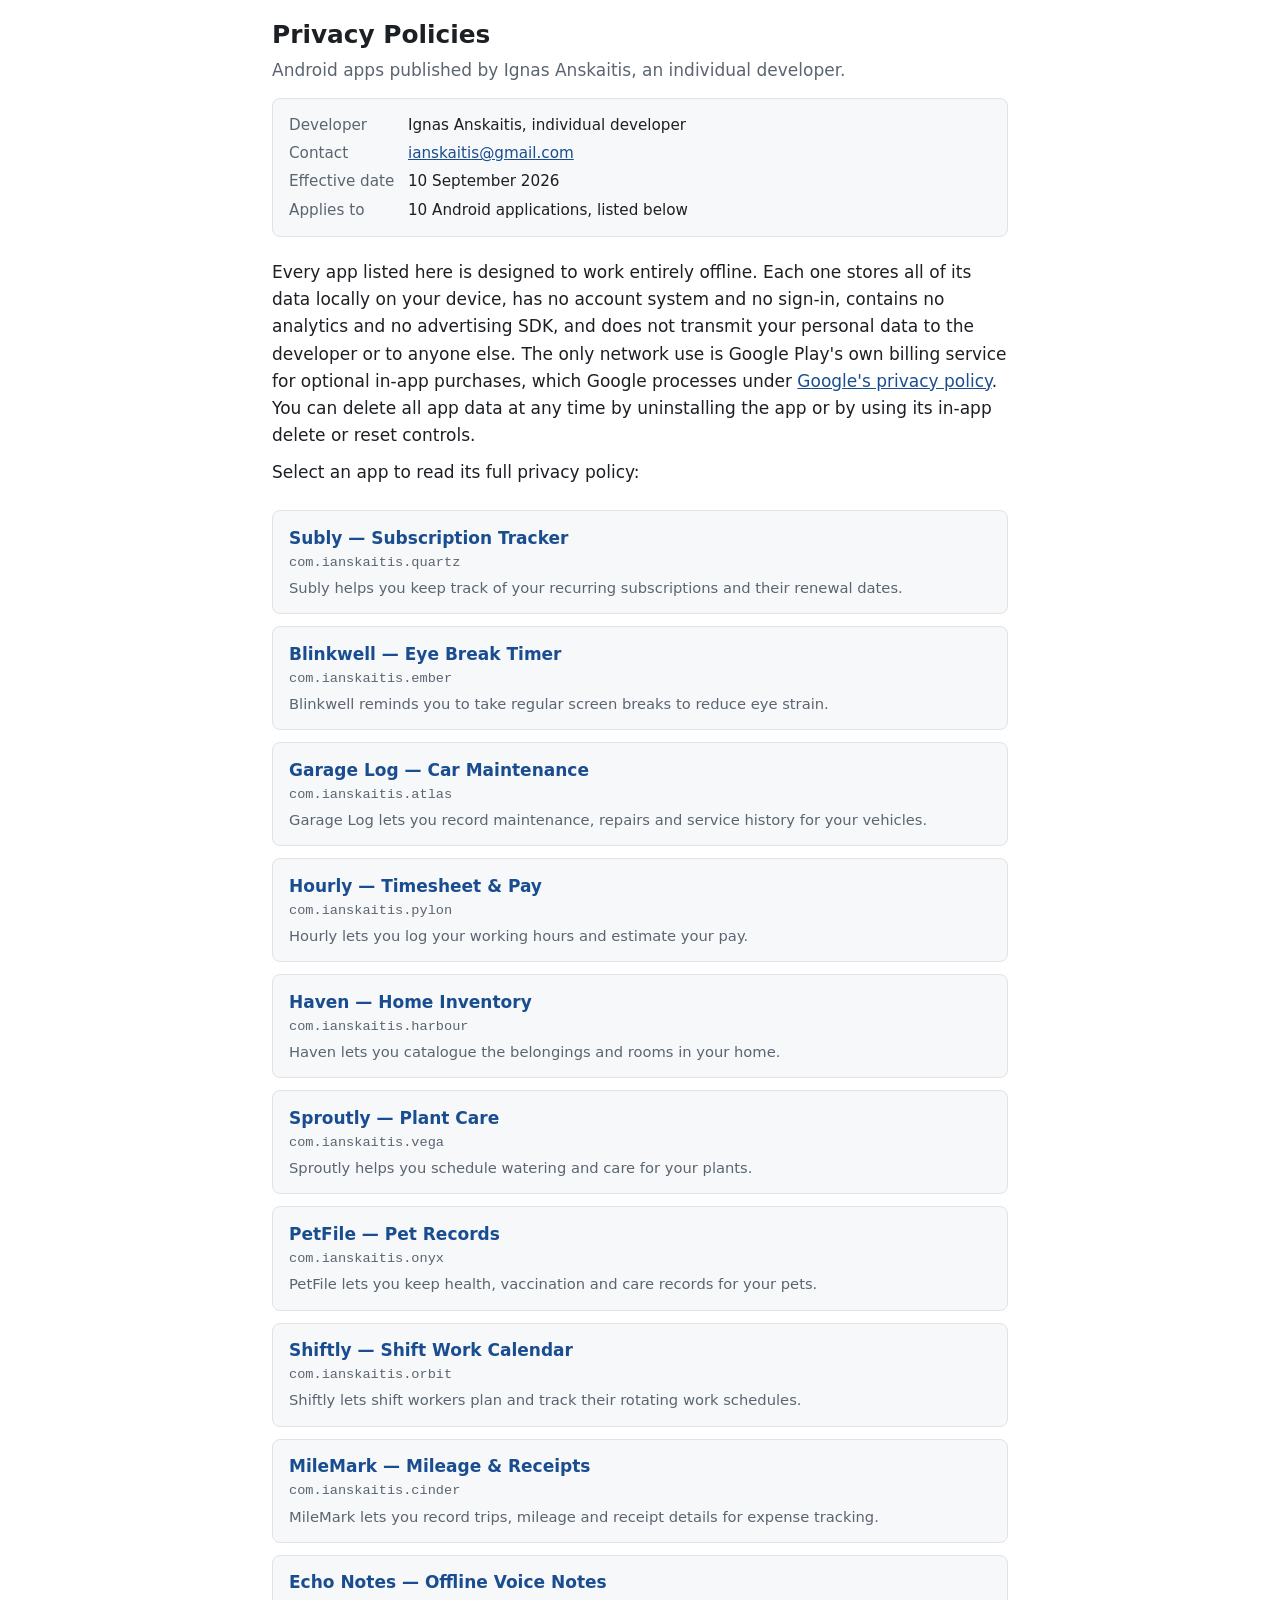
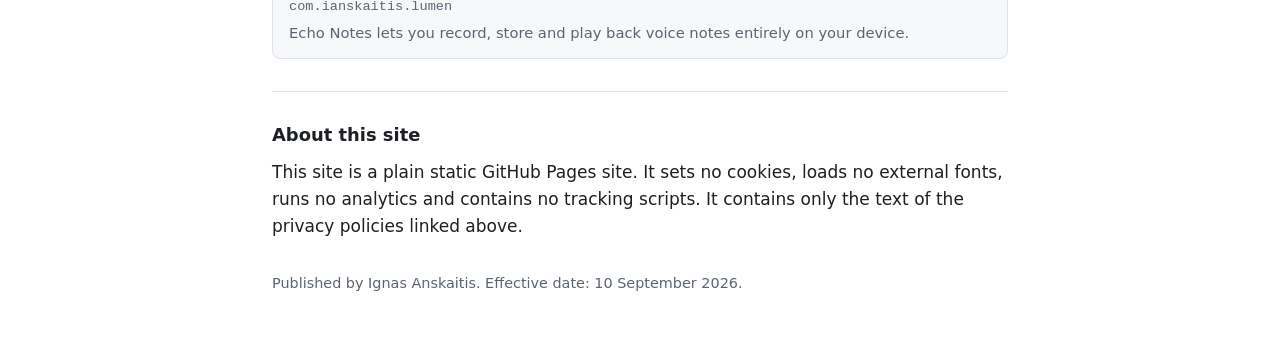
==== index.html @ 199f45fd "Add privacy policies for 10 Android apps (com.ianskaitis.*) Static GitHub Pages site with one privac" ====
<!DOCTYPE html>
<html lang="en">
<head>
<meta charset="utf-8">
<meta name="viewport" content="width=device-width, initial-scale=1">
<title>Privacy Policies &mdash; Android apps by Ignas Anskaitis</title>
<meta name="description" content="Privacy policies for Android apps published by Ignas Anskaitis. Each app stores data locally on your device and collects nothing.">
<meta name="robots" content="index, follow">
<meta name="referrer" content="no-referrer">
<link rel="stylesheet" href="style.css">
</head>
<body>
<main>
<h1>Privacy Policies</h1>
<p class="lede">Android apps published by Ignas Anskaitis, an individual developer.</p>

<div class="meta">
<dl>
<dt>Developer</dt><dd>Ignas Anskaitis, individual developer</dd>
<dt>Contact</dt><dd><a href="mailto:ianskaitis@gmail.com">ianskaitis@gmail.com</a></dd>
<dt>Effective date</dt><dd>10 September 2026</dd>
<dt>Applies to</dt><dd>10 Android applications, listed below</dd>
</dl>
</div>

<p>Every app listed here is designed to work entirely offline. Each one stores all of
its data locally on your device, has no account system and no sign-in, contains no
analytics and no advertising SDK, and does not transmit your personal data to the
developer or to anyone else. The only network use is Google Play's own billing service
for optional in-app purchases, which Google processes under
<a href="https://policies.google.com/privacy" rel="noopener noreferrer nofollow">Google's privacy policy</a>.
You can delete all app data at any time by uninstalling the app or by using its in-app
delete or reset controls.</p>
<p>Select an app to read its full privacy policy:</p>

<ul class="apps">
<li>
<a href="privacy/quartz.html">Subly — Subscription Tracker</a>
<span class="pkg">com.ianskaitis.quartz</span>
<span class="desc">Subly helps you keep track of your recurring subscriptions and their renewal dates.</span>
</li>
<li>
<a href="privacy/ember.html">Blinkwell — Eye Break Timer</a>
<span class="pkg">com.ianskaitis.ember</span>
<span class="desc">Blinkwell reminds you to take regular screen breaks to reduce eye strain.</span>
</li>
<li>
<a href="privacy/atlas.html">Garage Log — Car Maintenance</a>
<span class="pkg">com.ianskaitis.atlas</span>
<span class="desc">Garage Log lets you record maintenance, repairs and service history for your vehicles.</span>
</li>
<li>
<a href="privacy/pylon.html">Hourly — Timesheet &amp; Pay</a>
<span class="pkg">com.ianskaitis.pylon</span>
<span class="desc">Hourly lets you log your working hours and estimate your pay.</span>
</li>
<li>
<a href="privacy/harbour.html">Haven — Home Inventory</a>
<span class="pkg">com.ianskaitis.harbour</span>
<span class="desc">Haven lets you catalogue the belongings and rooms in your home.</span>
</li>
<li>
<a href="privacy/vega.html">Sproutly — Plant Care</a>
<span class="pkg">com.ianskaitis.vega</span>
<span class="desc">Sproutly helps you schedule watering and care for your plants.</span>
</li>
<li>
<a href="privacy/onyx.html">PetFile — Pet Records</a>
<span class="pkg">com.ianskaitis.onyx</span>
<span class="desc">PetFile lets you keep health, vaccination and care records for your pets.</span>
</li>
<li>
<a href="privacy/orbit.html">Shiftly — Shift Work Calendar</a>
<span class="pkg">com.ianskaitis.orbit</span>
<span class="desc">Shiftly lets shift workers plan and track their rotating work schedules.</span>
</li>
<li>
<a href="privacy/cinder.html">MileMark — Mileage &amp; Receipts</a>
<span class="pkg">com.ianskaitis.cinder</span>
<span class="desc">MileMark lets you record trips, mileage and receipt details for expense tracking.</span>
</li>
<li>
<a href="privacy/lumen.html">Echo Notes — Offline Voice Notes</a>
<span class="pkg">com.ianskaitis.lumen</span>
<span class="desc">Echo Notes lets you record, store and play back voice notes entirely on your device.</span>
</li>
</ul>

<hr>
<h2>About this site</h2>
<p>This site is a plain static GitHub Pages site. It sets no cookies, loads no external
fonts, runs no analytics and contains no tracking scripts. It contains only the text of
the privacy policies linked above.</p>
<footer>
<p>Published by Ignas Anskaitis. Effective date: 10 September 2026.</p>
</footer>
</main>
</body>
</html>
---- style.css ----
/* Shared stylesheet for the portfolio privacy-policy site.
   No external fonts, no tracking, no analytics, no cookies. */
:root {
  color-scheme: light dark;
  --bg: #ffffff;
  --fg: #1c1f23;
  --muted: #5b6570;
  --rule: #dfe3e8;
  --accent: #1a4d8f;
  --card: #f6f8fa;
}
@media (prefers-color-scheme: dark) {
  :root {
    --bg: #14171a;
    --fg: #e8eaed;
    --muted: #9aa4ae;
    --rule: #2b3138;
    --accent: #79b0f0;
    --card: #1c2126;
  }
}
* { box-sizing: border-box; }
html { -webkit-text-size-adjust: 100%; }
body {
  margin: 0;
  padding: 1.25rem 1rem 3rem;
  background: var(--bg);
  color: var(--fg);
  font-family: system-ui, -apple-system, "Segoe UI", Roboto, Helvetica, Arial, sans-serif;
  font-size: 17px;
  line-height: 1.6;
}
main { max-width: 46rem; margin: 0 auto; }
h1 { font-size: 1.55rem; line-height: 1.25; margin: 0 0 .35rem; }
h2 { font-size: 1.12rem; margin: 1.8rem 0 .5rem; }
p, li { margin: .6rem 0; }
ul { padding-left: 1.25rem; }
a { color: var(--accent); }
.lede { color: var(--muted); margin-top: 0; }
.meta { margin: .9rem 0 1.4rem; padding: .85rem 1rem; background: var(--card);
        border: 1px solid var(--rule); border-radius: 8px; font-size: .95rem; }
.meta dl { margin: 0; display: grid; grid-template-columns: max-content 1fr; gap: .25rem .85rem; }
.meta dt { color: var(--muted); }
.meta dd { margin: 0; overflow-wrap: anywhere; }
hr { border: 0; border-top: 1px solid var(--rule); margin: 2rem 0 1rem; }
footer { color: var(--muted); font-size: .9rem; margin-top: 2rem; }
ul.apps { list-style: none; padding: 0; margin: 1.5rem 0 0; }
ul.apps li { margin: 0 0 .75rem; padding: .85rem 1rem; background: var(--card);
             border: 1px solid var(--rule); border-radius: 8px; }
ul.apps a { font-weight: 600; text-decoration: none; }
ul.apps a:hover, ul.apps a:focus { text-decoration: underline; }
ul.apps .pkg { display: block; color: var(--muted); font-size: .85rem;
               font-family: ui-monospace, SFMono-Regular, Menlo, Consolas, monospace;
               overflow-wrap: anywhere; }
ul.apps .desc { display: block; color: var(--muted); font-size: .92rem; margin-top: .15rem; }
.policy-list { padding-left: 1.25rem; }
.policy-list a { text-decoration: none; }
.policy-list a:hover, .policy-list a:focus { text-decoration: underline; }
@media (max-width: 30rem) {
  body { font-size: 16px; padding: 1rem .85rem 2.5rem; }
  .meta dl { grid-template-columns: 1fr; gap: 0; }
  .meta dd { margin-bottom: .5rem; }
}
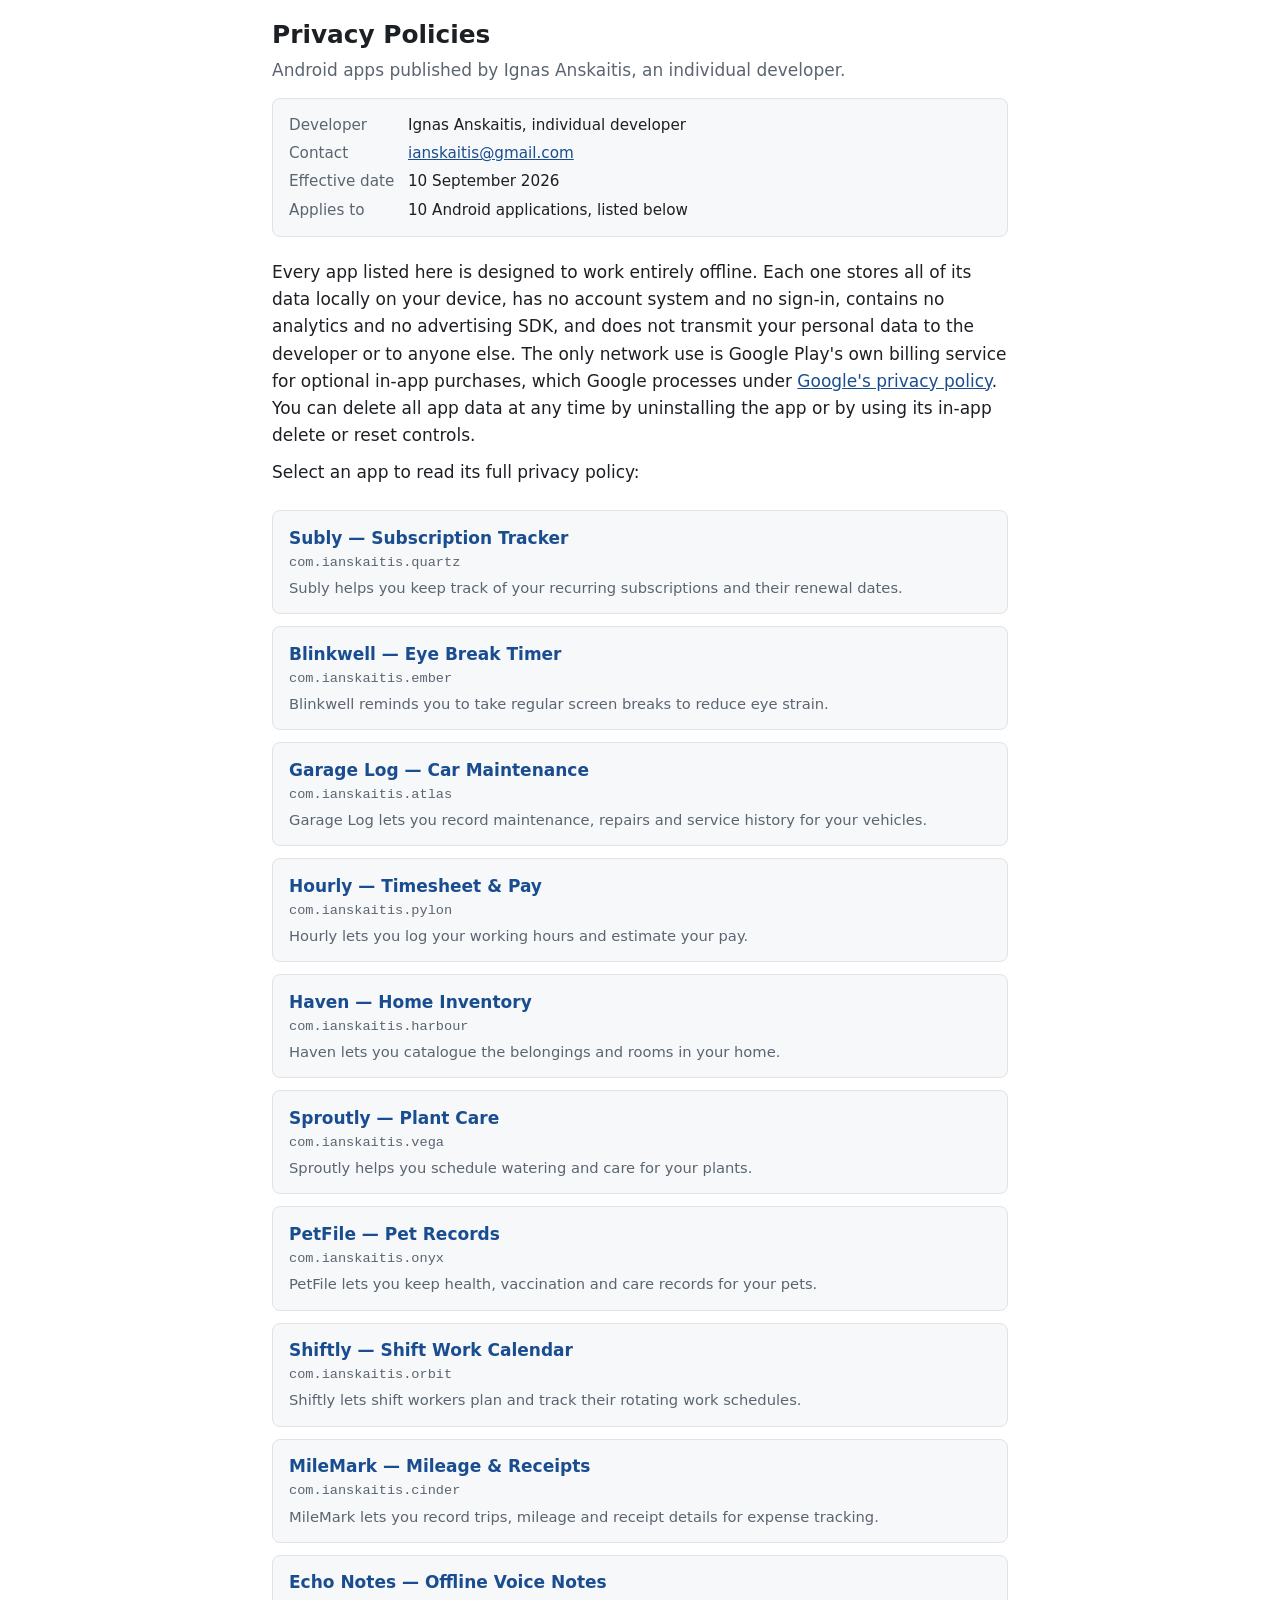
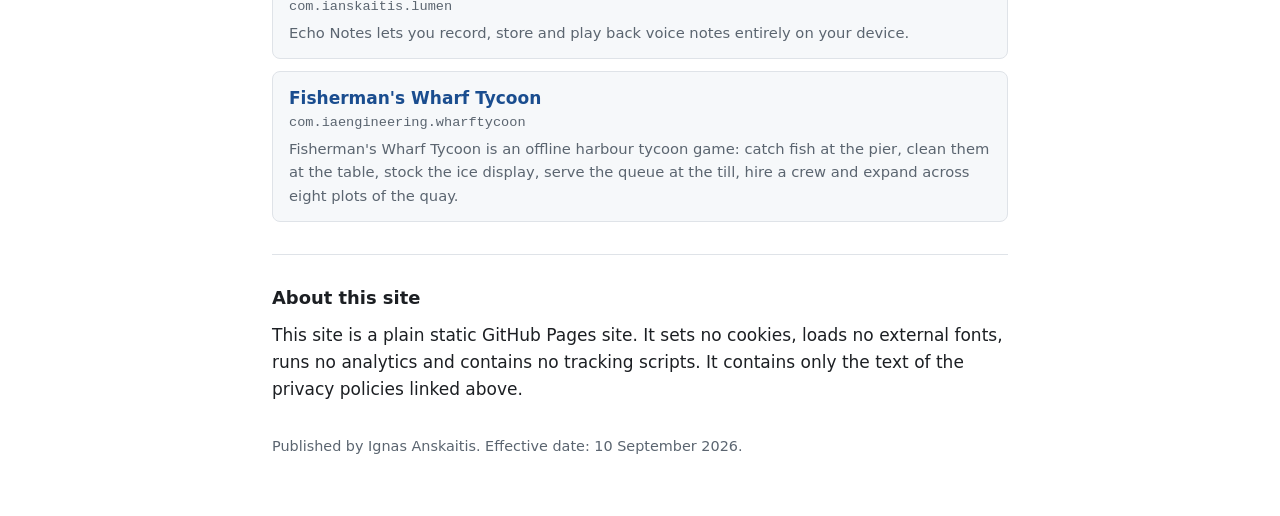
==== commit 7311645e: "Add Fisherman's Wharf Tycoon (com.iaengineering.wharftycoon) privacy policy" ====
--- a/index.html
+++ b/index.html
@@ -84,6 +84,11 @@
 <span class="pkg">com.ianskaitis.lumen</span>
 <span class="desc">Echo Notes lets you record, store and play back voice notes entirely on your device.</span>
 </li>
+<li>
+<a href="privacy/quay.html">Fisherman&#x27;s Wharf Tycoon</a>
+<span class="pkg">com.iaengineering.wharftycoon</span>
+<span class="desc">Fisherman&#x27;s Wharf Tycoon is an offline harbour tycoon game: catch fish at the pier, clean them at the table, stock the ice display, serve the queue at the till, hire a crew and expand across eight plots of the quay.</span>
+</li>
 </ul>
 
 <hr>
